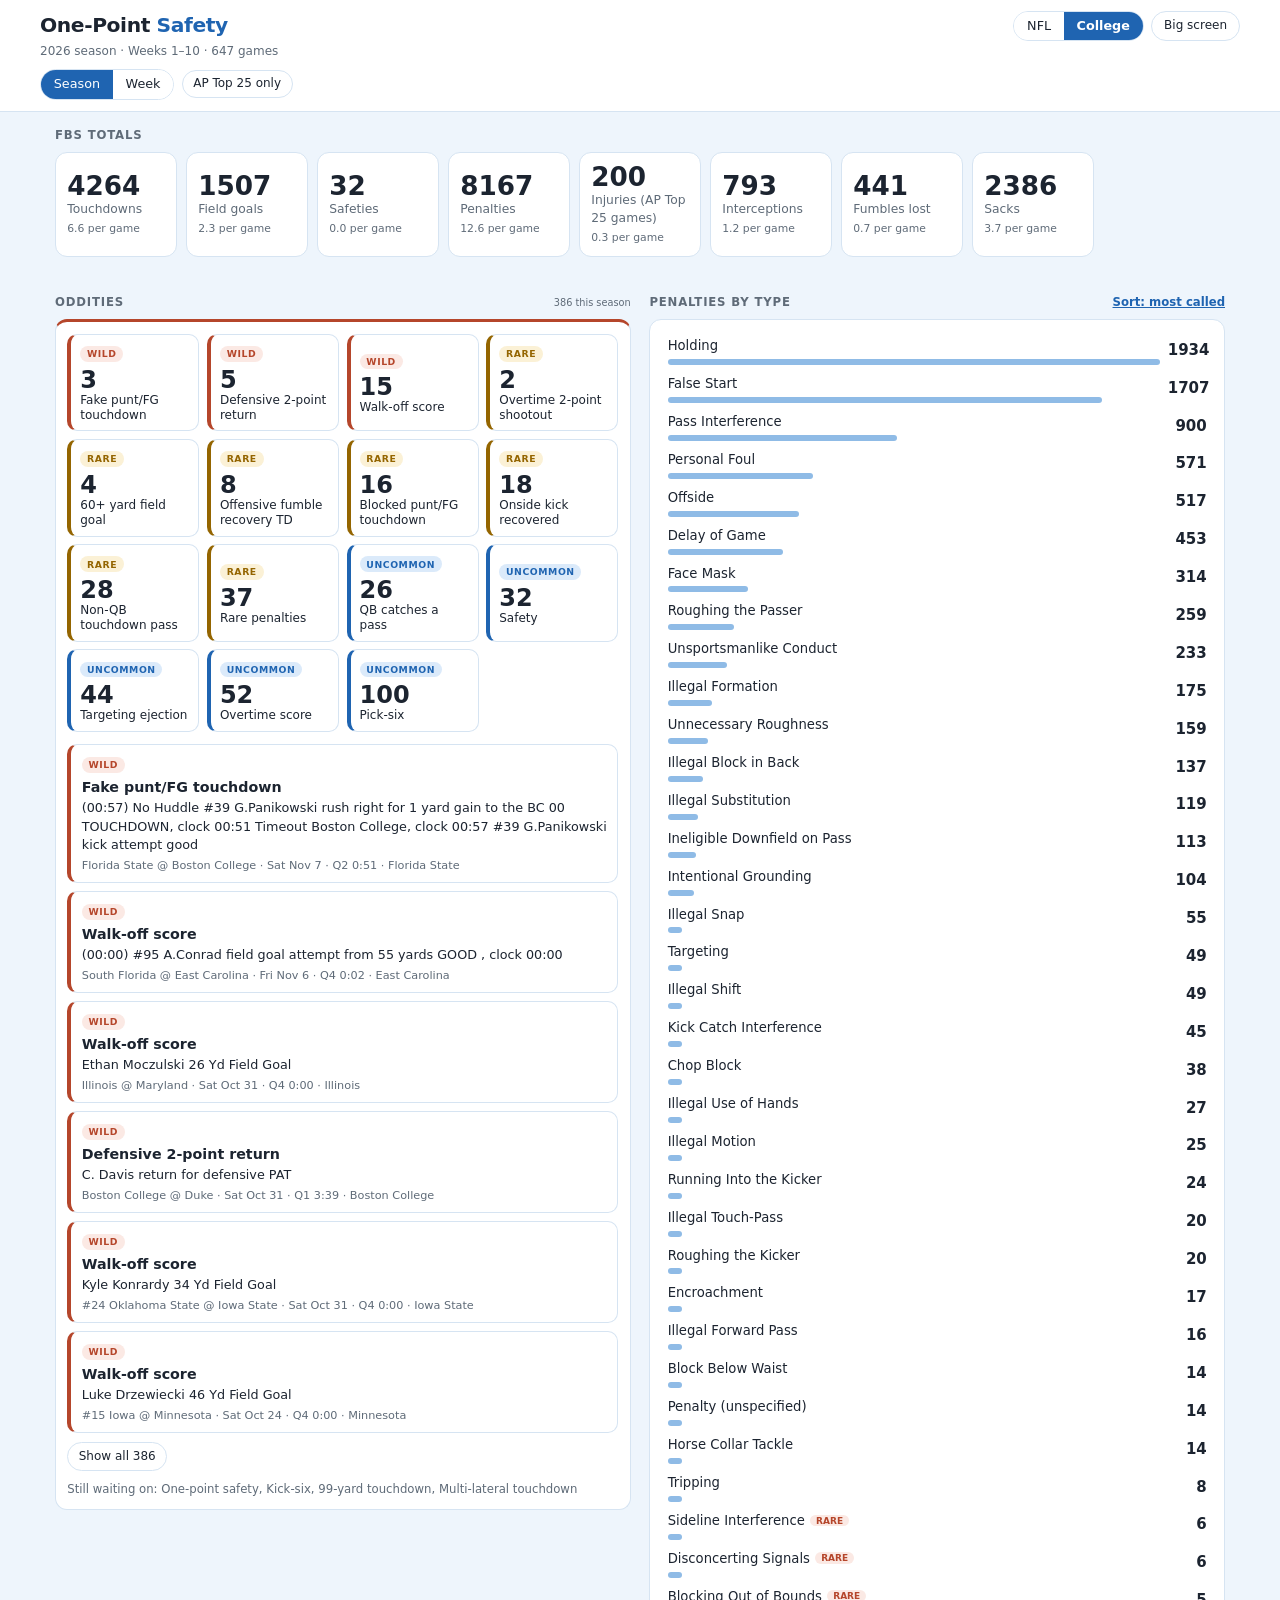
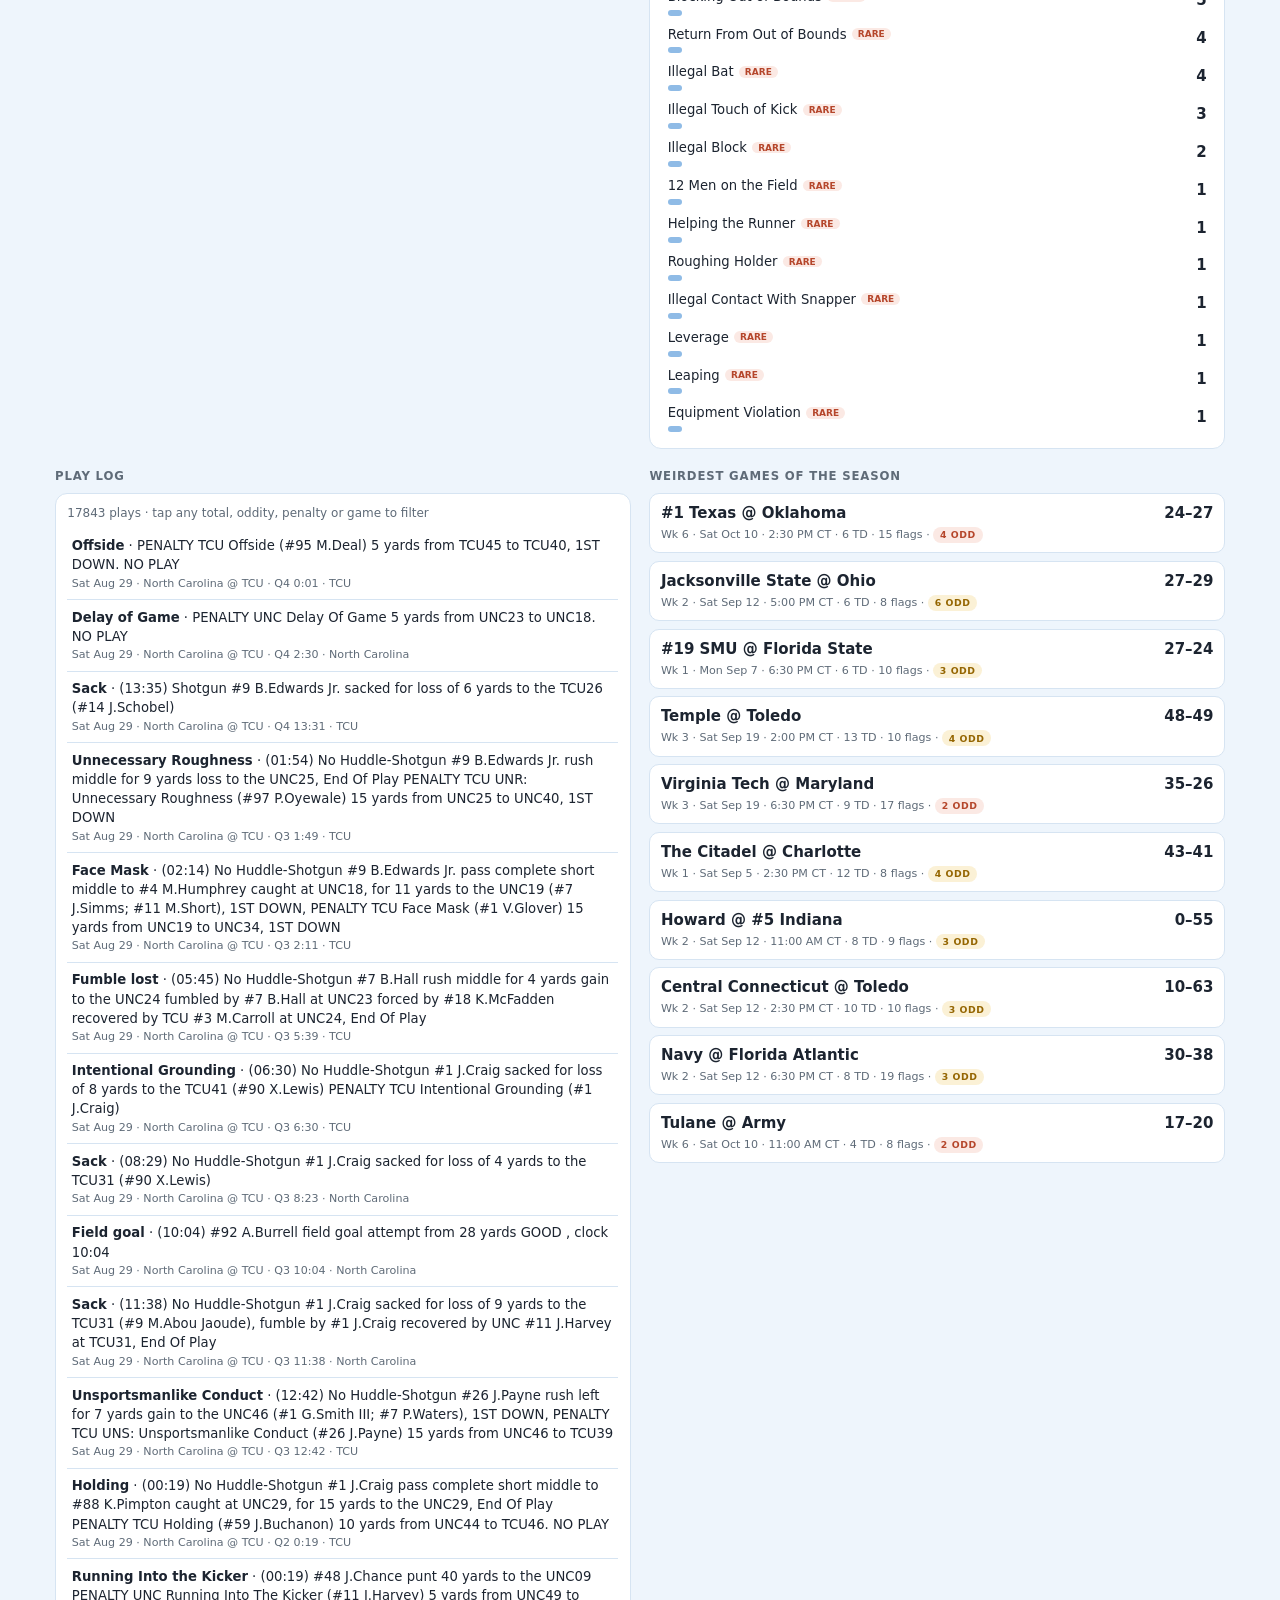
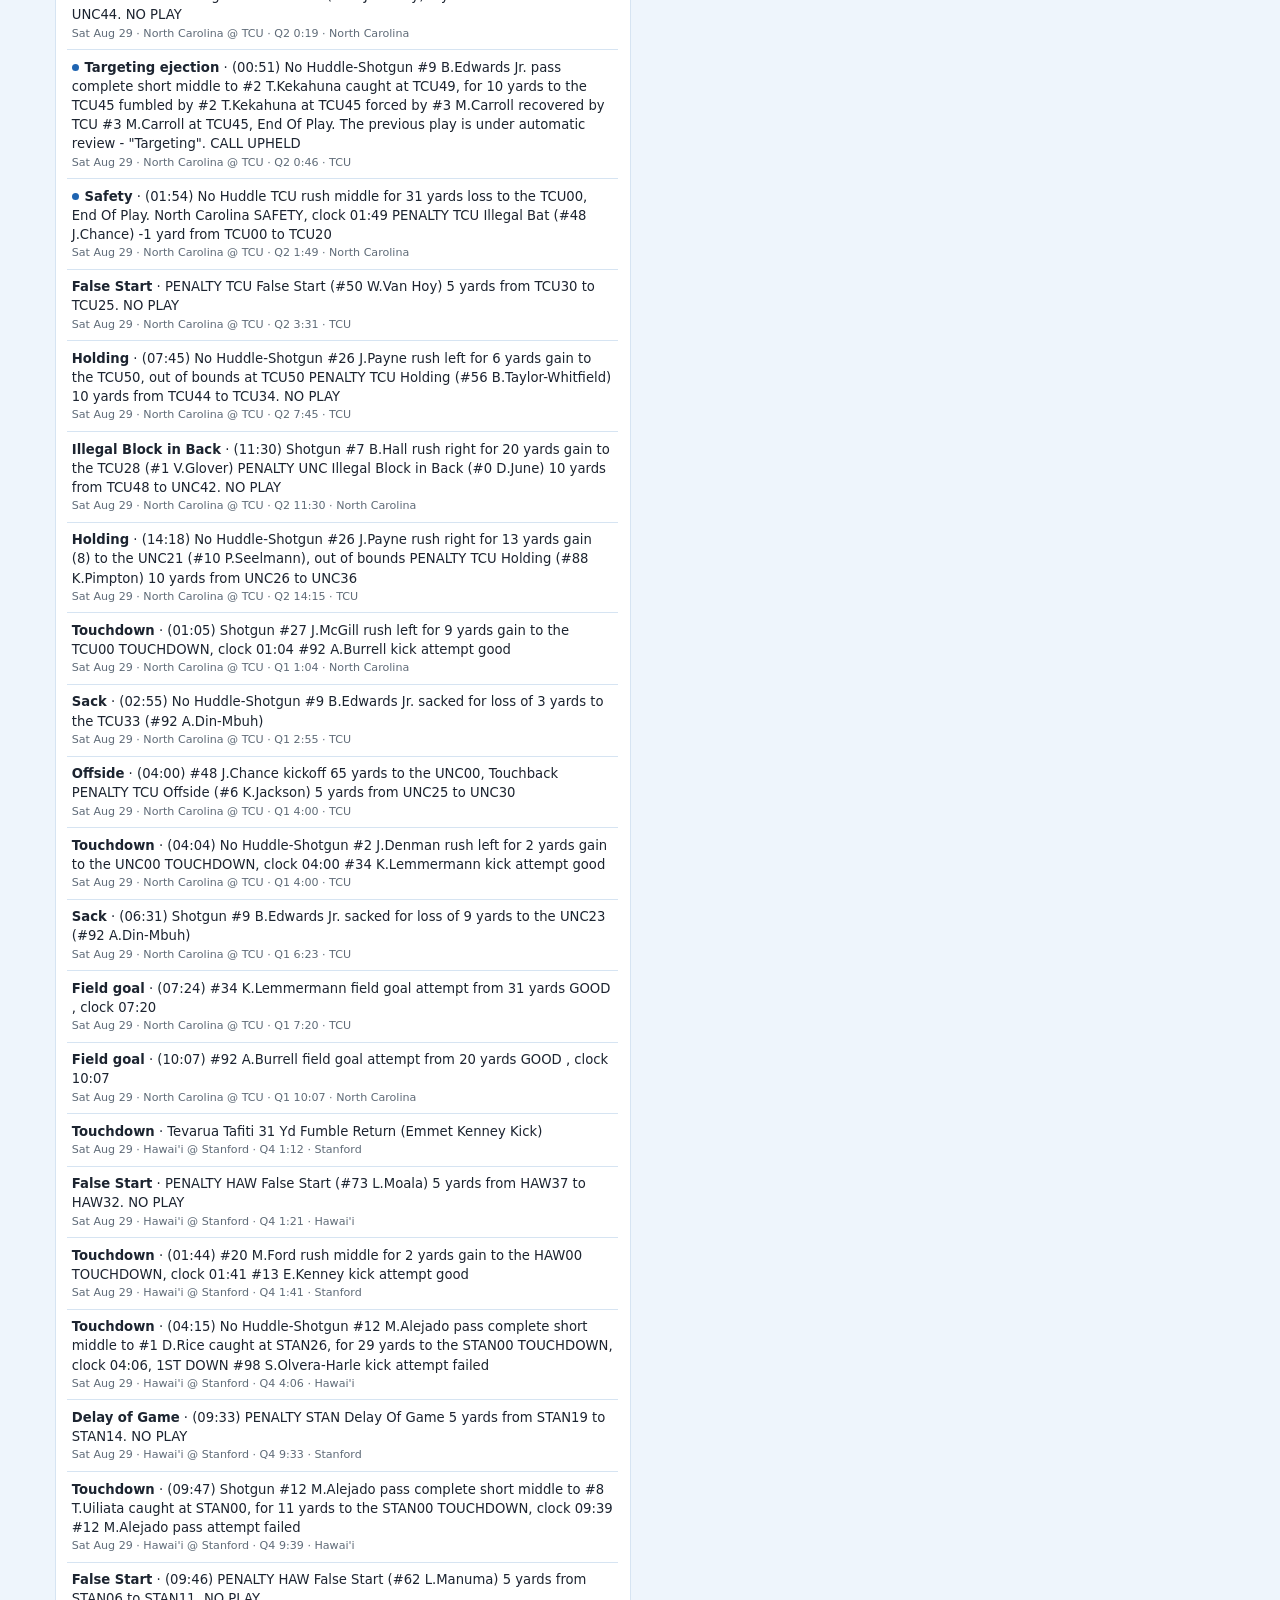
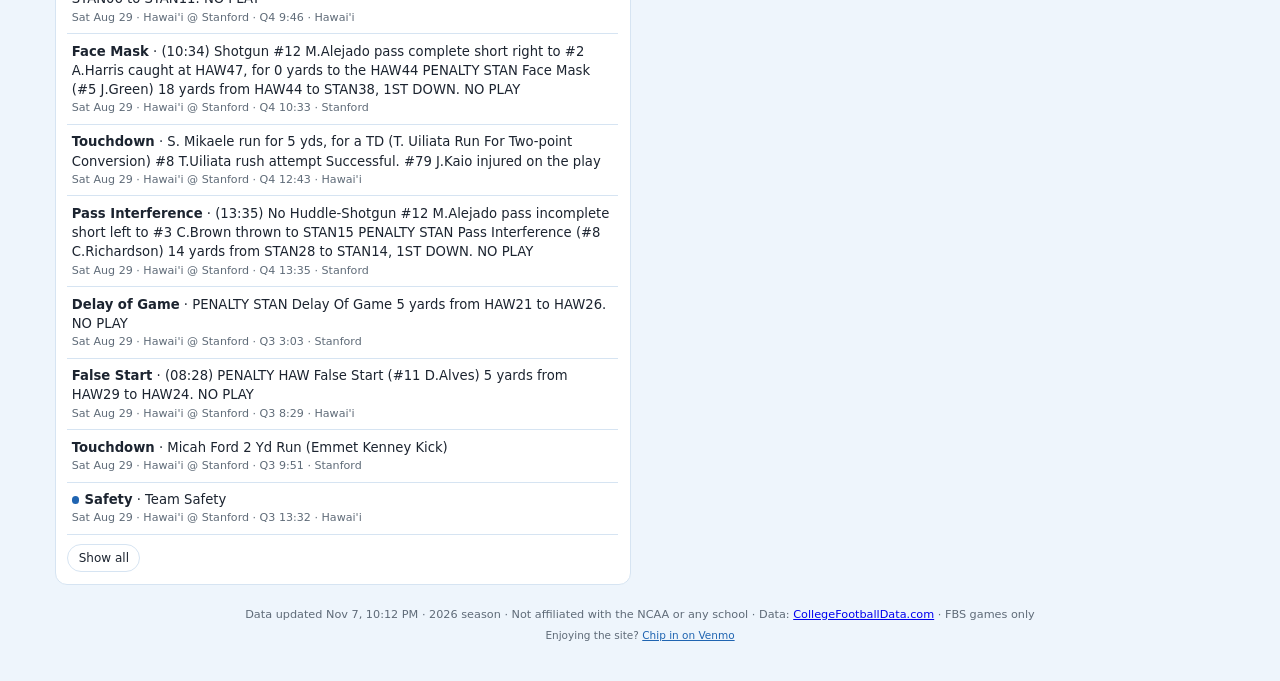
==== college.html @ 4862d093 "Add college football (NCAA FBS) as a second league - scripts/build_ncaa_data.py + scripts/ncaa_oddit" ====
<!doctype html>
<html lang="en">
<head>
<meta charset="utf-8">
<meta name="viewport" content="width=device-width, initial-scale=1, viewport-fit=cover">
<!-- seo:start -->
<title>One-Point Safety | Tracking College Football&#x27;s Rarest Plays</title>
<meta name="description" content="Tracking college football&#x27;s rarest plays across every FBS game: one-point safeties, targeting ejections, overtime shootouts and rare penalties, updated daily.">
<link rel="canonical" href="https://one-pointsafety.com/college.html">
<meta property="og:site_name" content="One-Point Safety">
<meta property="og:type" content="website">
<meta property="og:title" content="One-Point Safety | Tracking College Football&#x27;s Rarest Plays">
<meta property="og:description" content="Tracking college football&#x27;s rarest plays across every FBS game: one-point safeties, targeting ejections, overtime shootouts and rare penalties, updated daily.">
<meta property="og:url" content="https://one-pointsafety.com/college.html">
<meta property="og:image" content="https://one-pointsafety.com/og-image.png">
<meta property="og:image:width" content="1200">
<meta property="og:image:height" content="630">
<meta property="og:image:alt" content="One-Point Safety — tracking the NFL&#x27;s rarest plays">
<meta property="og:locale" content="en_US">
<meta name="twitter:card" content="summary_large_image">
<meta name="twitter:title" content="One-Point Safety | Tracking College Football&#x27;s Rarest Plays">
<meta name="twitter:description" content="Tracking college football&#x27;s rarest plays across every FBS game: one-point safeties, targeting ejections, overtime shootouts and rare penalties, updated daily.">
<meta name="twitter:image" content="https://one-pointsafety.com/og-image.png">
<meta name="twitter:image:alt" content="One-Point Safety — tracking the NFL&#x27;s rarest plays">
<!-- seo:end -->
<link rel="stylesheet" href="styles.css">
</head>
<body data-league="ncaa">
<header>
  <div class="hrow">
    <h1>One-Point <span>Safety</span></h1>
    <nav class="hnav">
      <div class="seg league" role="group" aria-label="League"><a href="./" data-league-link="nfl">NFL</a><a href="college.html" class="on" aria-current="page" data-league-link="ncaa">College</a></div>
      <button class="tvbtn" id="tvBtn">Big screen</button>
    </nav>
  </div>
  <div class="hwrap">
    <div class="sub" id="subline"></div>
    <div class="controls">
      <div class="seg" id="scope"></div>
      <div class="wk" id="wknav"><button data-wk="-1" id="wkPrev" aria-label="Previous week">‹</button><span id="wkLabel"></span><button data-wk="1" id="wkNext" aria-label="Next week">›</button></div>
      <div class="days" id="days"></div>
      <button class="chip" id="apOnly" aria-pressed="false" title="Only games involving a team ranked in that week's AP Top 25">AP Top 25 only</button>
      <button class="chip resetbtn" id="resetAll" hidden>&times; Reset filters</button>
    </div>
  </div>
</header>

<main class="layout" id="layout" hidden>
  <section class="a-odd">
    <h2>Oddities <small id="oddCount"></small></h2>
    <div class="panel">
      <div id="featured"></div>
      <div class="board" id="board"></div>
      <div class="feed" id="feed"></div>
      <button class="chip more" id="moreFeed" hidden></button>
      <div class="waiting" id="waiting"></div>
    </div>
  </section>

  <section class="a-tot">
    <h2>FBS totals</h2>
    <div class="cards" id="cards"></div>
  </section>

  <section class="a-pen">
    <h2>Penalties by type <button class="linkbtn" id="penSort"></button></h2>
    <div class="panel" id="penalties"></div>
  </section>

  <section class="a-log" id="logSec">
    <h2>Play log</h2>
    <div class="panel">
      <div class="filterbar" id="filterbar"></div>
      <div id="log"></div>
      <button class="chip more" id="moreLog" hidden>Show all</button>
    </div>
  </section>

  <section class="a-games">
    <h2 id="gamesTitle">Games</h2>
    <div class="scroll"><div class="games" id="games"></div></div>
  </section>
</main>

<div class="loading" id="loading">Loading season data&hellip;</div>
<div class="offseason" id="offseason" hidden>
  <h2>No games yet this season</h2>
  <p>Check back once the season kicks off. In the meantime, here's last season's data.</p>
</div>

<footer>
  <span id="updated"></span> &middot; Not affiliated with the NCAA or any school &middot; Data: <a href="https://collegefootballdata.com" target="_blank" rel="noopener">CollegeFootballData.com</a> &middot; FBS games only
  <div class="donate">Enjoying the site? <a href="https://venmo.com/u/George-Tharp" target="_blank" rel="noopener">Chip in on Venmo</a></div>
</footer>

<div class="scrim" id="scrim"></div>
<div class="sheet" id="sheet" role="dialog" aria-modal="true" aria-label="Play details"></div>

<script src="app.js"></script>
<!-- Cloudflare Web Analytics -->
<script type="module" src="https://static.cloudflareinsights.com/beacon.min.js" data-cf-beacon='{"token": "d3902bc33d3544aab51f12727f5c7ce0"}'></script>
<!-- End Cloudflare Web Analytics -->
</body>
</html>
---- styles.css ----
:root{
  --bg:#f6f7f5; --card:#ffffff; --ink:#1c2420; --muted:#66706b; --line:#e2e6e3;
  --accent:#1f6f43; --accent-soft:#e3f1e8; --warn:#b5462b; --warn-soft:#fbe9e4;
  --gold:#946500; --gold-soft:#fbf1d6; --bar:#9fc7ae; --scrim:rgba(0,0,0,.35);
  --blue:#1d5fa8; --blue-soft:#e3ecf8; --purple:#7a3fa0; --purple-soft:#f0e5f7;
}
@media (prefers-color-scheme: dark){
  :root{--bg:#121614; --card:#1b201d; --ink:#e7ece9; --muted:#9aa49f; --line:#2c332f;
    --accent:#5cc58a; --accent-soft:#1f3328; --warn:#f08a6c; --warn-soft:#3a231d;
    --gold:#e9b949; --gold-soft:#352b14; --bar:#2f6a49; --scrim:rgba(0,0,0,.6);
    --blue:#7fb2e8; --blue-soft:#1c2c3d; --purple:#d2a3ec; --purple-soft:#2c2240;}
}
/* College football page: <body data-league="ncaa">. Light blue for
   backgrounds/soft fills; --accent-strong is a mid blue that white text
   passes WCAG AA on (5.97:1 light, 5.65:1 dark) for selected buttons and
   chips. --accent stays the text/border blue (5.97:1 on white, 7.69:1 on
   the dark card). Pages without data-league keep the green NFL theme;
   rules use var(--accent-strong, var(--accent)) so nothing changes there. */
body[data-league="ncaa"]{
  --bg:#eef5fc; --ink:#1c2430; --muted:#5f6b78; --line:#d6e4f2;
  --accent:#1f64b1; --accent-strong:#1f64b1; --accent-soft:#dbeafa; --bar:#8fbbe6;
}
@media (prefers-color-scheme: dark){
  body[data-league="ncaa"]{
    --bg:#0e151d; --card:#152029; --ink:#e6edf4; --muted:#9aa7b4; --line:#243444;
    --accent:#7ab6ef; --accent-strong:#2768b3; --accent-soft:#183049; --bar:#2c5b8c;
  }
}
html{font-size:15px}
*{box-sizing:border-box}
body{margin:0;background:var(--bg);color:var(--ink);font:1rem/1.45 system-ui,-apple-system,"Segoe UI",Roboto,sans-serif;-webkit-text-size-adjust:100%}
button{font:inherit;color:inherit}

/* ---------- Header / controls ---------- */
header{position:sticky;top:0;z-index:5;background:var(--card);border-bottom:1px solid var(--line);padding:.7rem 1rem .75rem}
.hrow{display:flex;align-items:center;justify-content:space-between;gap:.75rem;max-width:1200px;margin:0 auto}
.hwrap{max-width:1200px;margin:0 auto}
h1{margin:0;font-size:1.35rem;letter-spacing:-.02em}
h1 span{color:var(--accent)}
.badge{display:inline-block;font-size:.68rem;font-weight:700;padding:.1rem .5rem;border-radius:99px;background:var(--warn-soft);color:var(--warn);margin-left:.4rem;vertical-align:middle}
.sub{color:var(--muted);font-size:.8rem;margin-top:.1rem}
.controls{display:flex;gap:.5rem;flex-wrap:wrap;align-items:center;margin-top:.55rem}
.seg{display:inline-flex;border:1px solid var(--line);border-radius:99px;overflow:hidden}
.seg button{border:0;background:var(--card);padding:.35rem .85rem;font-size:.85rem;cursor:pointer}
.seg button.on{background:var(--accent-strong,var(--accent));color:#fff}
.seg a{background:var(--card);padding:.35rem .85rem;font-size:.85rem;text-decoration:none;color:inherit;white-space:nowrap}
.seg a.on{background:var(--accent-strong,var(--accent));color:#fff;font-weight:600}
.league{flex:none}
.wk{display:inline-flex;align-items:center;gap:.3rem;font-size:.88rem;font-weight:700}
.wk button{border:1px solid var(--line);background:var(--card);border-radius:99px;width:1.9rem;height:1.9rem;cursor:pointer;line-height:1}
.wk button:disabled{opacity:.3;cursor:default}
.days{display:flex;gap:.4rem;flex-wrap:wrap}
.chip{border:1px solid var(--line);background:var(--card);padding:.3rem .7rem;border-radius:99px;font-size:.8rem;cursor:pointer}
.chip.on{background:var(--accent-strong,var(--accent));border-color:var(--accent-strong,var(--accent));color:#fff}
.resetbtn{background:var(--warn-soft);border-color:transparent;color:var(--warn);font-weight:600;margin-left:auto}
.hnav{display:flex;align-items:center;gap:.5rem}
.navlink{border:1px solid var(--line);background:var(--card);border-radius:99px;padding:.35rem .8rem;font-size:.8rem;white-space:nowrap;text-decoration:none;color:inherit}
.tvbtn{border:1px solid var(--line);background:var(--card);border-radius:99px;padding:.35rem .8rem;font-size:.8rem;cursor:pointer;white-space:nowrap}
@media (max-width:899px){.tvbtn{display:none}}
[hidden]{display:none!important}

/* ---------- Layout ---------- */
.layout{display:grid;gap:1.25rem;padding:1rem;max-width:1200px;margin:0 auto;
  grid-template-columns:minmax(0,1fr);grid-template-areas:"odd" "tot" "wx" "pen" "log" "games"}
.a-odd{grid-area:odd}.a-tot{grid-area:tot}.a-wx{grid-area:wx}.a-pen{grid-area:pen}.a-log{grid-area:log}.a-games{grid-area:games}
@media (min-width:1000px){
  .layout{grid-template-columns:minmax(0,1fr) minmax(0,1fr);grid-template-areas:"tot tot" "wx wx" "odd pen" "log games"}
}
section h2{font-size:.78rem;margin:0 0 .55rem;text-transform:uppercase;letter-spacing:.07em;color:var(--muted);
  display:flex;justify-content:space-between;align-items:center;gap:.5rem}
section h2 small{text-transform:none;letter-spacing:0;font-weight:500}
.panel{background:var(--card);border:1px solid var(--line);border-radius:12px;padding:.75rem}
.linkbtn{border:0;background:none;color:var(--accent);cursor:pointer;font-size:.78rem;text-decoration:underline;padding:0;text-transform:none;letter-spacing:0}

/* ---------- Tier pills ---------- */
.tier{display:inline-block;font-size:.62rem;font-weight:800;letter-spacing:.06em;text-transform:uppercase;padding:.08rem .45rem;border-radius:99px;background:var(--bg);color:var(--muted)}
.t3{background:var(--warn-soft);color:var(--warn)}
.t2{background:var(--gold-soft);color:var(--gold)}
.t1{background:var(--accent-soft);color:var(--accent)}
.k3{border-left-color:var(--warn)!important}.k2{border-left-color:var(--gold)!important}.k1{border-left-color:var(--accent)!important}

/* ---------- Oddities ---------- */
.a-odd .panel{border-top:3px solid var(--warn)}
.board{display:grid;grid-template-columns:repeat(auto-fill,minmax(8.5rem,1fr));gap:.5rem;margin-bottom:.8rem}
.tile{text-align:left;border:1px solid var(--line);border-left:4px solid var(--line);background:var(--card);border-radius:10px;padding:.5rem .6rem;cursor:pointer}
.tile:hover{background:var(--bg)}
.tile.on{outline:2px solid var(--accent);outline-offset:-1px}
.tile .n{font-size:1.6rem;font-weight:800;line-height:1.05;margin-top:.25rem}
.tile .l{font-size:.8rem;line-height:1.25}
.feed{display:grid;gap:.5rem}
.ocard{display:block;width:100%;text-align:left;border:1px solid var(--line);border-left:4px solid var(--line);background:var(--card);border-radius:10px;padding:.55rem .7rem;cursor:pointer}
.ocard:hover{background:var(--bg)}
.ocard .tt{font-weight:700;font-size:.95rem;margin-top:.15rem}
.ocard .d{font-size:.85rem;margin-top:.1rem}
.ocard .m{font-size:.75rem;color:var(--muted);margin-top:.2rem}
.waiting{font-size:.78rem;color:var(--muted);margin-top:.7rem}
.empty{font-size:.85rem;color:var(--muted);padding:.4rem 0}
#featured{display:none}

/* ---------- Totals ---------- */
.cards{display:grid;grid-template-columns:repeat(auto-fill,minmax(7.5rem,1fr));gap:.6rem}
.card{background:var(--card);border:1px solid var(--line);border-radius:12px;padding:.65rem .75rem;cursor:pointer;text-align:left}
.card:hover{border-color:var(--accent)}
.card.on{outline:2px solid var(--accent);outline-offset:-1px}
.card .n{font-size:1.75rem;font-weight:700;line-height:1.1}
.card .l{font-size:.82rem;color:var(--muted)}
.card .a{font-size:.72rem;color:var(--muted);margin-top:.2rem}

/* ---------- Penalties ---------- */
.pen{display:grid;grid-template-columns:1fr 2.6rem;gap:.5rem;align-items:center;padding:.3rem .4rem;border-radius:8px;cursor:pointer}
.pen:hover,.pen.on{background:var(--accent-soft)}
.pen .name{font-size:.88rem}
.pen .bar{height:.4rem;border-radius:3px;background:var(--bar);margin-top:.25rem}
.pen .ct{text-align:right;font-weight:600;font-variant-numeric:tabular-nums}
.rare{font-size:.6rem;font-weight:800;color:var(--warn);background:var(--warn-soft);padding:.05rem .4rem;border-radius:99px;margin-left:.35rem;vertical-align:middle}

/* ---------- Play log ---------- */
.filterbar{display:flex;gap:.4rem;align-items:center;flex-wrap:wrap;margin-bottom:.4rem;font-size:.8rem;color:var(--muted)}
.filterbar .tag{background:var(--accent-soft);color:var(--accent);padding:.15rem .6rem;border-radius:99px;font-weight:600}
.row{display:block;width:100%;text-align:left;background:none;border:0;border-bottom:1px solid var(--line);padding:.5rem .3rem;cursor:pointer}
.row:hover{background:var(--accent-soft)}
.row .a{font-size:.88rem}
.row .b{font-size:.74rem;color:var(--muted);margin-top:.08rem}
.dot{display:inline-block;width:.5rem;height:.5rem;border-radius:50%;margin-right:.35rem;vertical-align:middle}
.dot.k3{background:var(--warn)}.dot.k2{background:var(--gold)}.dot.k1{background:var(--accent)}
.more{margin-top:.6rem}

/* ---------- Games ---------- */
.games{display:grid;gap:.5rem}
.game{display:grid;grid-template-columns:1fr auto;gap:.15rem .6rem;padding:.6rem .7rem;border:1px solid var(--line);border-radius:10px;cursor:pointer;background:var(--card);text-align:left}
.game:hover{border-color:var(--accent)}
.game.on{outline:2px solid var(--accent);outline-offset:-1px}
.game .teams{font-weight:600}
.game .score{font-weight:700;font-variant-numeric:tabular-nums}
.game .meta{font-size:.74rem;color:var(--muted);grid-column:1/-1}

/* ---------- Detail sheet ---------- */
.scrim{position:fixed;inset:0;background:var(--scrim);opacity:0;pointer-events:none;transition:opacity .2s;z-index:20}
.scrim.open{opacity:1;pointer-events:auto}
.sheet{position:fixed;left:0;right:0;bottom:0;z-index:21;background:var(--card);border-radius:16px 16px 0 0;
  max-height:85vh;overflow:auto;padding:1.1rem 1rem calc(1.4rem + env(safe-area-inset-bottom));
  transform:translateY(105%);transition:transform .25s;box-shadow:0 -6px 30px rgba(0,0,0,.15)}
.sheet.open{transform:none}
@media (min-width:760px){
  .sheet{left:50%;right:auto;bottom:auto;top:50%;width:34rem;border-radius:16px;
    transform:translate(-50%,-46%);opacity:0;pointer-events:none;transition:opacity .2s,transform .2s}
  .sheet.open{transform:translate(-50%,-50%);opacity:1;pointer-events:auto}
}
.sheet h3{margin:.45rem 2rem .2rem 0;font-size:1.3rem;line-height:1.2}
.sheet .d{font-size:.95rem}
.kv{display:grid;grid-template-columns:auto 1fr;gap:.3rem .9rem;font-size:.86rem;margin:.8rem 0}
.kv dt{color:var(--muted)}.kv dd{margin:0}
.why{background:var(--bg);border-radius:10px;padding:.7rem .8rem;font-size:.86rem}
.actions{display:flex;gap:.5rem;flex-wrap:wrap;margin-top:.9rem}
.btn{display:inline-block;border:1px solid var(--line);background:var(--card);padding:.45rem .9rem;border-radius:99px;font-size:.84rem;cursor:pointer;text-decoration:none;color:var(--ink)}
.btn.pri{background:var(--accent-strong,var(--accent));border-color:var(--accent-strong,var(--accent));color:#fff}
.x{position:absolute;top:.5rem;right:.6rem;border:0;background:none;font-size:1.6rem;line-height:1;cursor:pointer;color:var(--muted);padding:.3rem}
.note{font-size:.72rem;color:var(--muted);margin-top:.7rem}

footer{color:var(--muted);font-size:.75rem;padding:.5rem 1rem 2.5rem;text-align:center}
footer .donate{margin-top:.3rem;font-size:.7rem}
footer .donate a{color:var(--accent)}

/* ---------- Big-screen (TV / 4K) mode ---------- */
html.tvroot{font-size:clamp(14px,.78vw,30px)}
body.tv{height:100vh;overflow:hidden;display:flex;flex-direction:column}
body.tv header{position:static}
body.tv .hrow,body.tv .hwrap{max-width:none}
body.tv .layout{max-width:none;width:100%;flex:1;min-height:0;padding:1rem 1.25rem;
  grid-template-columns:1.25fr 1fr 1.15fr 1fr;grid-template-rows:auto minmax(0,1fr);
  grid-template-areas:"tot tot tot tot" "odd pen log games"}
body.tv section{min-height:0;display:flex;flex-direction:column}
body.tv section>.panel,body.tv section>.scroll{flex:1;min-height:0;overflow:auto}
body.tv .cards{grid-template-columns:repeat(8,1fr)}
body.tv #featured{display:block;margin-bottom:.9rem}
body.tv footer{display:none}
body.tv .a-wx{display:none}
.big{border:1px solid var(--line);border-left:6px solid var(--line);border-radius:12px;padding:.9rem 1rem;background:var(--bg)}
.big .tt{font-size:1.45rem;font-weight:800;margin:.3rem 0 .2rem}
.big .d{font-size:1rem}
.big .m{font-size:.8rem;color:var(--muted);margin-top:.35rem}

/* ---------- History appendix page ---------- */
.histlayout{grid-template-columns:minmax(0,1fr)!important;grid-template-areas:"odd"!important;max-width:760px}
.yearpill{display:inline-block;font-size:.68rem;font-weight:800;padding:.08rem .5rem;border-radius:99px;background:var(--accent-soft);color:var(--accent)}
.disputed{display:inline-block;font-size:.6rem;font-weight:800;text-transform:uppercase;letter-spacing:.05em;padding:.08rem .45rem;border-radius:99px;background:var(--warn-soft);color:var(--warn);margin-left:.3rem;vertical-align:middle}
.catpill{display:inline-block;font-size:.62rem;font-weight:700;padding:.06rem .45rem;border-radius:99px;margin-left:.3rem;vertical-align:middle}
.causepill{display:inline-block;font-size:.6rem;font-weight:700;padding:.06rem .45rem;border-radius:99px;margin-left:.3rem;vertical-align:middle;background:var(--bg);border:1px solid var(--line);color:var(--muted)}
.chip.cause-direct,.causepill.cause-direct{color:var(--warn)}
.chip.cause-indirect,.causepill.cause-indirect{color:var(--gold)}
.chip.cause-long_term,.causepill.cause-long_term{color:var(--purple)}
.chip.cause-direct.on{background:var(--warn);border-color:var(--warn);color:#fff}
.chip.cause-indirect.on{background:var(--gold);border-color:var(--gold);color:#fff}
.chip.cause-long_term.on{background:var(--purple);border-color:var(--purple);color:#fff}

/* Distinct color per history category -- used for the left border on both
   the timeline (mobile) and quilt (desktop) layouts, plus the .catpill. */
.cat-safety_crisis{border-left-color:var(--warn)!important}
.cat-equipment{border-left-color:var(--blue)!important}
.cat-outlawed_plays{border-left-color:var(--gold)!important}
.cat-rule_changing_injuries{border-left-color:var(--purple)!important}
.cat-firsts{border-left-color:var(--accent)!important}
.catpill.cat-safety_crisis{background:var(--warn-soft);color:var(--warn)}
.catpill.cat-equipment{background:var(--blue-soft);color:var(--blue)}
.catpill.cat-outlawed_plays{background:var(--gold-soft);color:var(--gold)}
.catpill.cat-rule_changing_injuries{background:var(--purple-soft);color:var(--purple)}
.catpill.cat-firsts{background:var(--accent-soft);color:var(--accent)}

/* ---------- Flying Wedge featured animation ---------- */
.featured{background:var(--card);border-bottom:1px solid var(--line);padding:1.1rem 1rem 1.3rem}
.featured-wrap{max-width:800px;margin:0 auto}
.featured h2{font-size:.78rem;margin:0 0 .5rem;text-transform:uppercase;letter-spacing:.07em;color:var(--muted)}
.featured-cap{font-size:.85rem;color:var(--muted);margin:0 0 .7rem;line-height:1.5}
#wedgeSvg{width:100%;height:auto;display:block;border-radius:10px}
.field{fill:var(--bg)}
.los{stroke:var(--line);stroke-width:2;stroke-dasharray:6 5}
.fieldlabel{font-size:11px;fill:var(--muted);font-family:inherit}
.wedge-x line{stroke:var(--warn);stroke-width:3;stroke-linecap:round}
.wedge-o{fill:var(--accent)}
.wedge-ball{fill:var(--gold);stroke:var(--card);stroke-width:2}
.featured-actions{display:flex;gap:.5rem;margin-top:.8rem;flex-wrap:wrap}

/* Quilt: a dense mosaic grid on large screens. Below the breakpoint the
   feed stays the plain single-column timeline list. */
@media (min-width:900px){
  .histlayout{max-width:1400px}
  .quilt{display:grid;grid-template-columns:repeat(auto-fill,minmax(200px,1fr));gap:.6rem}
  .quilt .ocard{padding:.55rem .65rem}
  .quilt .ocard .d{display:none}
  .quilt .ocard .m{font-size:.68rem;margin-top:.3rem}
}

/* ---------- Loading / empty states ---------- */
.loading,.offseason{padding:2.5rem 1rem;text-align:center;color:var(--muted)}
.offseason h2{font-size:1.1rem;color:var(--ink);text-transform:none;letter-spacing:0;justify-content:center}

@media print{
  :root,body[data-league="ncaa"]{--bg:#fff;--card:#fff;--ink:#000;--muted:#444;--line:#ccc}
  header{position:static}
  .controls,.tvbtn,.linkbtn,.more,.sheet,.scrim,#featured{display:none!important}
  .layout{grid-template-columns:1fr!important;grid-template-areas:"odd" "tot" "wx" "pen" "log" "games"!important}
  .card,.panel,.game,.ocard,.tile{break-inside:avoid}
}
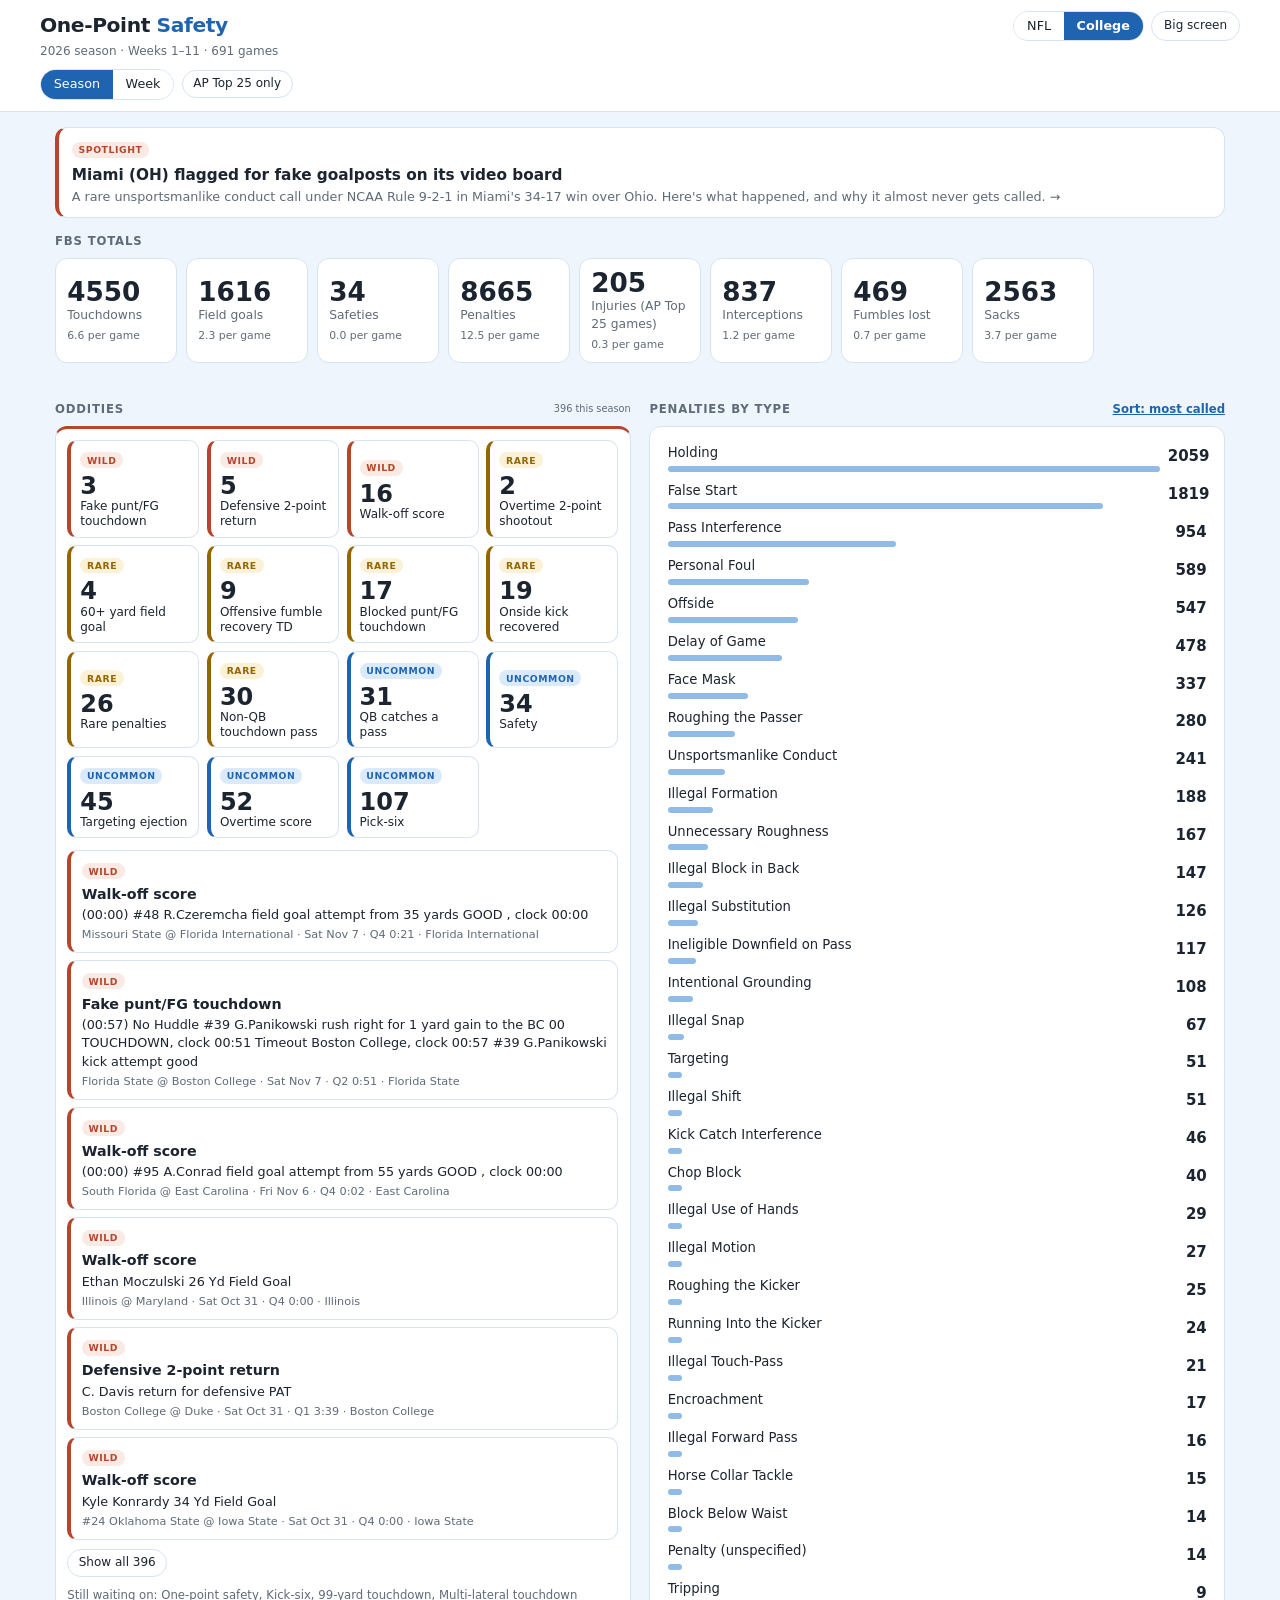
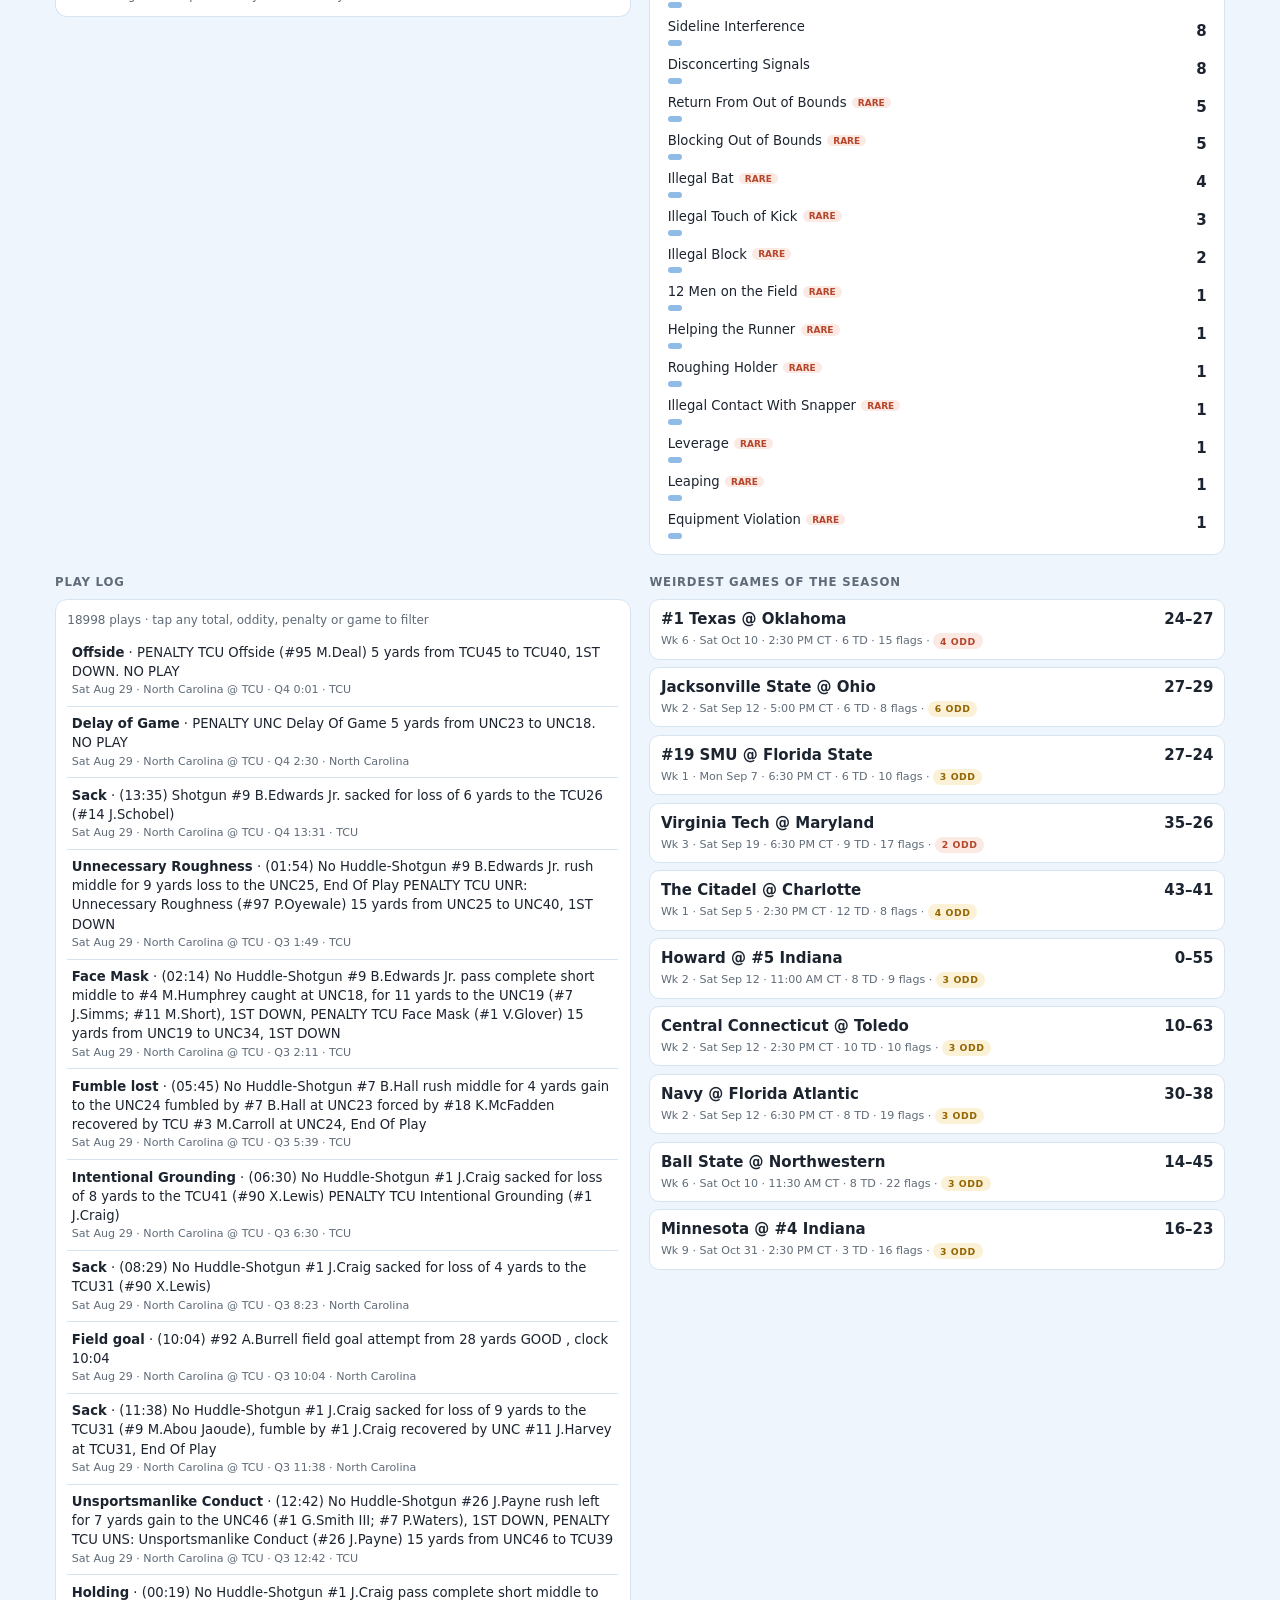
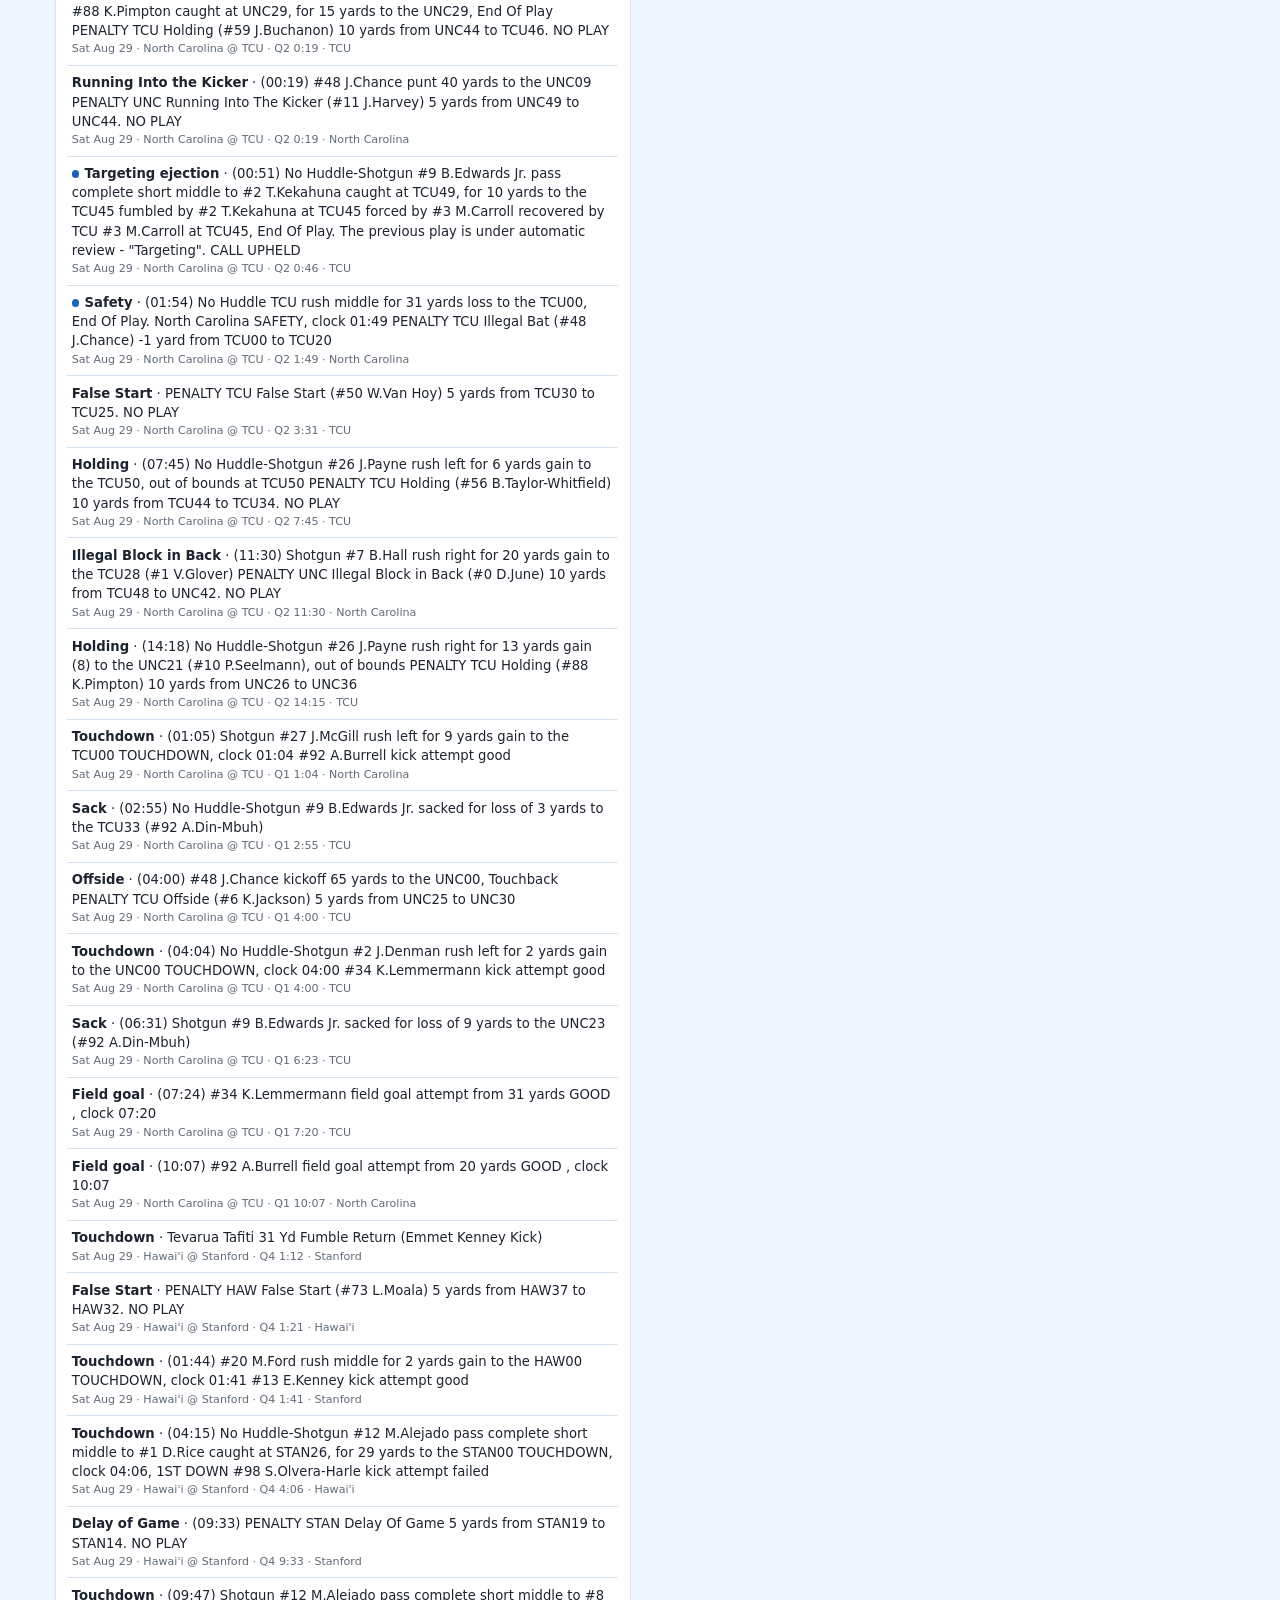
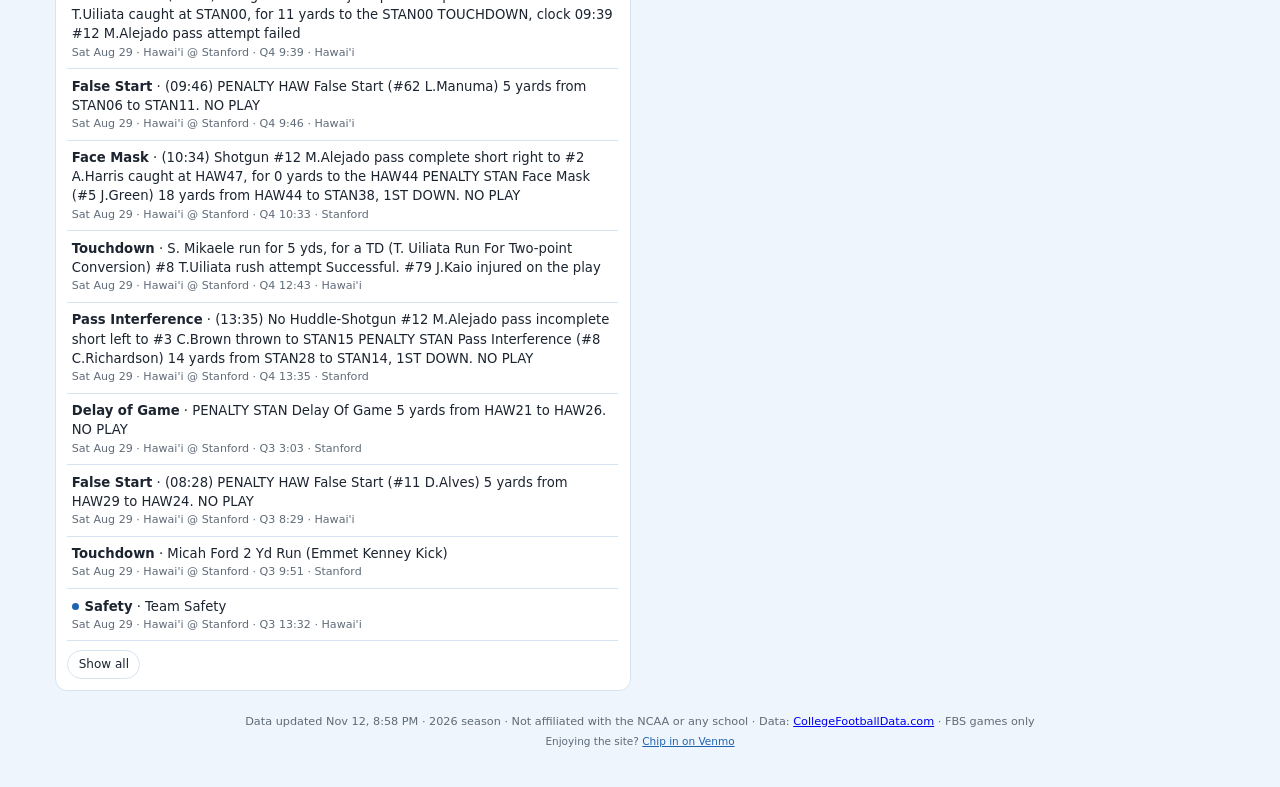
==== commit dec7823f: "Add Miami (OH) video board goalposts penalty story page and college spotlight New SEO-targeted story" ====
--- a/college.html
+++ b/college.html
@@ -45,6 +45,16 @@
     </div>
   </div>
 </header>
+
+<!-- Editorial spotlight: static HTML so search engines see it without
+     running app.js. Swap or remove when the story goes stale. -->
+<aside class="spotlight" aria-label="Spotlight">
+  <a href="miami-ohio-video-board-goalposts-penalty.html">
+    <span class="tier t3">Spotlight</span>
+    <strong>Miami (OH) flagged for fake goalposts on its video board</strong>
+    <span class="sp-d">A rare unsportsmanlike conduct call under NCAA Rule 9-2-1 in Miami's 34-17 win over Ohio. Here's what happened, and why it almost never gets called. &rarr;</span>
+  </a>
+</aside>
 
 <main class="layout" id="layout" hidden>
   <section class="a-odd">
--- a/styles.css
+++ b/styles.css
@@ -241,3 +241,37 @@
   .layout{grid-template-columns:1fr!important;grid-template-areas:"odd" "tot" "wx" "pen" "log" "games"!important}
   .card,.panel,.game,.ocard,.tile{break-inside:avoid}
 }
+
+/* ---------- Editorial spotlight banner (college.html) ---------- */
+.spotlight{max-width:1200px;margin:1rem auto 0;padding:0 1rem}
+.spotlight a{display:block;background:var(--card);border:1px solid var(--line);border-left:4px solid var(--warn);
+  border-radius:12px;padding:.7rem .85rem;text-decoration:none;color:var(--ink)}
+.spotlight a:hover{background:var(--accent-soft)}
+.spotlight strong{display:block;font-size:1.02rem;margin-top:.25rem}
+.spotlight .sp-d{display:block;font-size:.85rem;color:var(--muted);margin-top:.15rem}
+body.tv .spotlight{display:none}
+
+/* ---------- Story / article pages ---------- */
+.brand{margin:0;font-size:1.35rem;font-weight:700;letter-spacing:-.02em;text-decoration:none;color:var(--ink)}
+.brand span{color:var(--accent)}
+.article{max-width:760px;margin:0 auto;padding:1rem 1rem 2rem}
+.article .crumbs{font-size:.78rem;color:var(--muted);margin-bottom:.8rem}
+.article .crumbs a{color:var(--accent)}
+.article .kicker{font-size:.78rem;color:var(--muted);margin:0 0 .4rem}
+.article h1{font-size:clamp(1.5rem,4.5vw,2.1rem);line-height:1.15;letter-spacing:-.02em;margin:0 0 .4rem}
+.article .byline{font-size:.8rem;color:var(--muted);margin:0 0 1rem}
+.article .lede{font-size:1.1rem;line-height:1.5}
+.article h2{font-size:1.2rem;margin:1.8rem 0 .5rem;text-transform:none;letter-spacing:0;color:var(--ink)}
+.article p,.article li{line-height:1.6}
+.article a{color:var(--accent)}
+.article .btn.pri{color:#fff}
+.article .facts{background:var(--card);border:1px solid var(--line);border-left:4px solid var(--warn);border-radius:12px;padding:.2rem .9rem;margin:1.2rem 0}
+.article .pbp{margin:.8rem 0;background:var(--card);border:1px solid var(--line);border-radius:10px;padding:.75rem .9rem;
+  font:.85rem/1.5 ui-monospace,SFMono-Regular,Menlo,Consolas,monospace;overflow-wrap:anywhere}
+.article .odd-list{padding-left:1.2rem}
+.article .faq details{background:var(--card);border:1px solid var(--line);border-radius:10px;padding:.6rem .8rem;margin-bottom:.5rem}
+.article .faq summary{font-weight:600;cursor:pointer}
+.article .faq details p{margin:.5rem 0 0}
+.article .cta{background:var(--accent-soft);border-radius:12px;padding:1rem;margin:1.8rem 0;text-align:center}
+.article .cta p{margin:0 0 .7rem}
+.article .sources{font-size:.85rem;padding-left:1.2rem;overflow-wrap:anywhere}
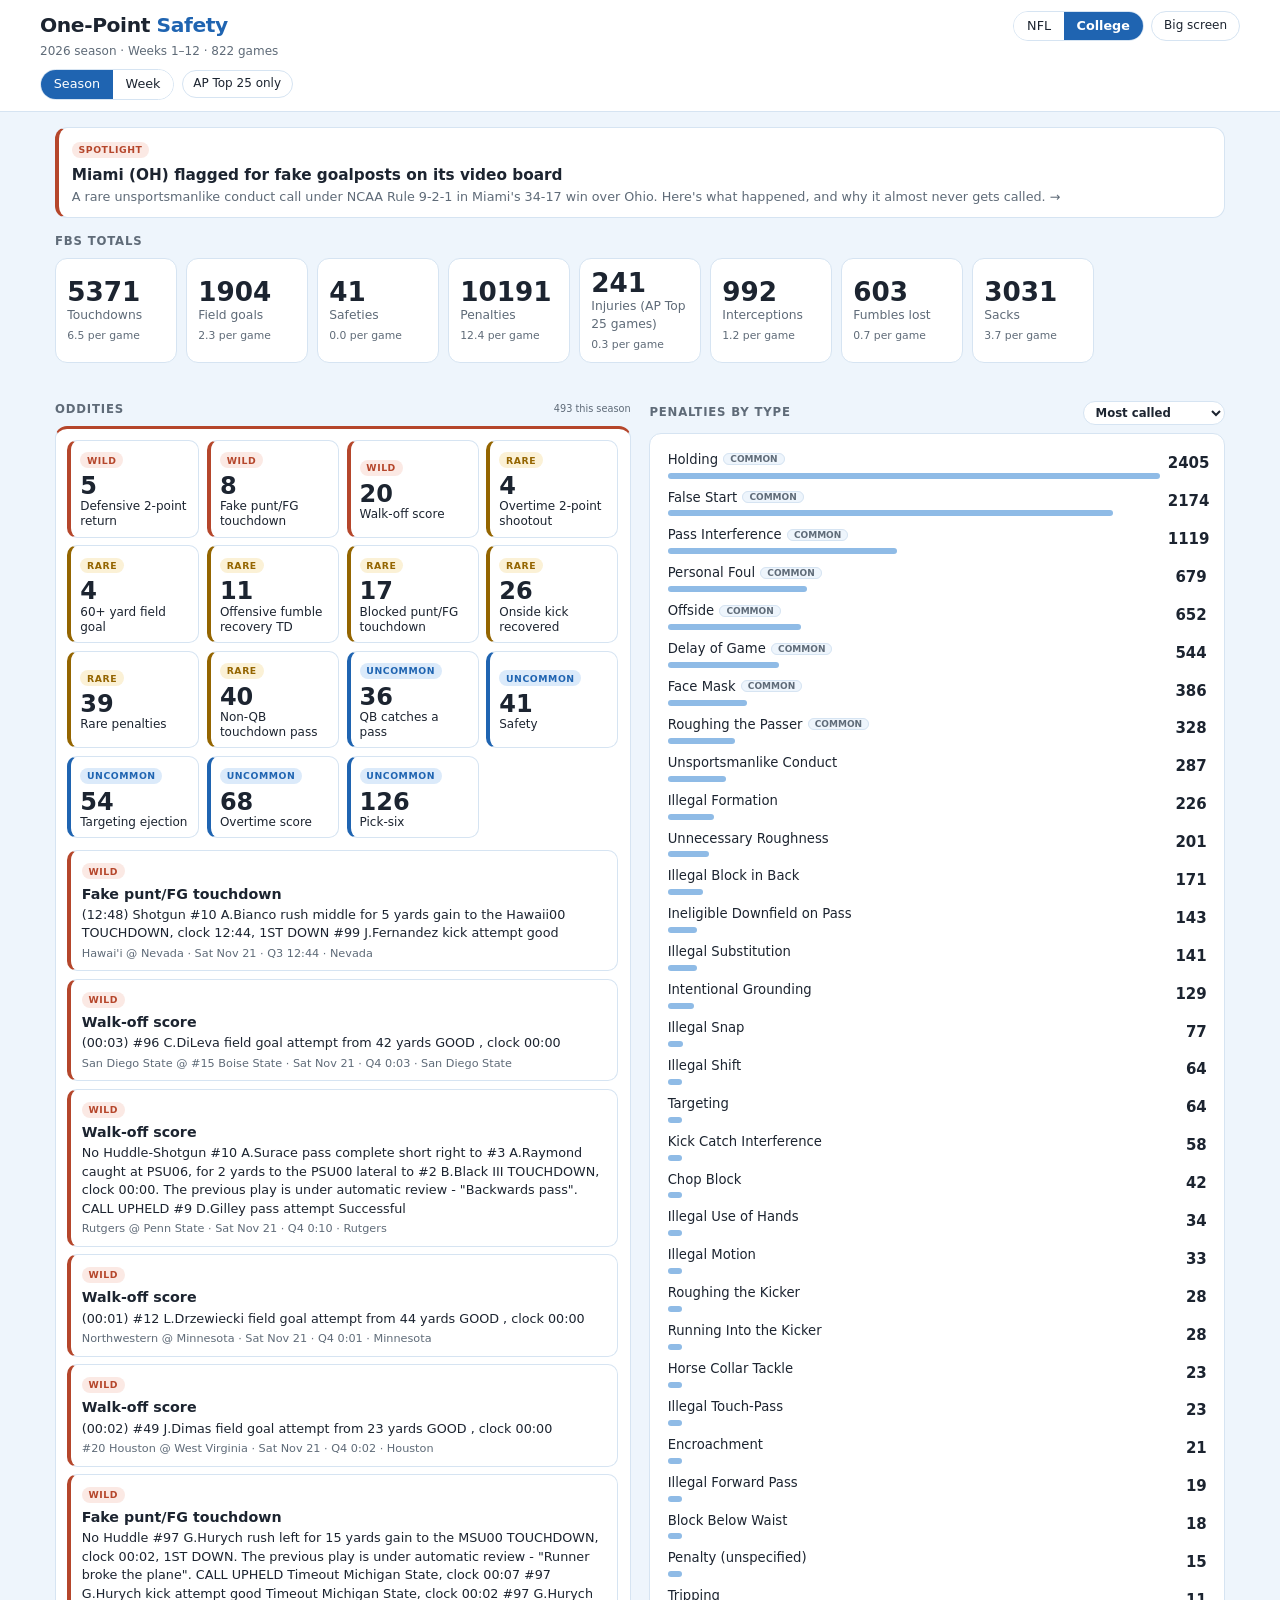
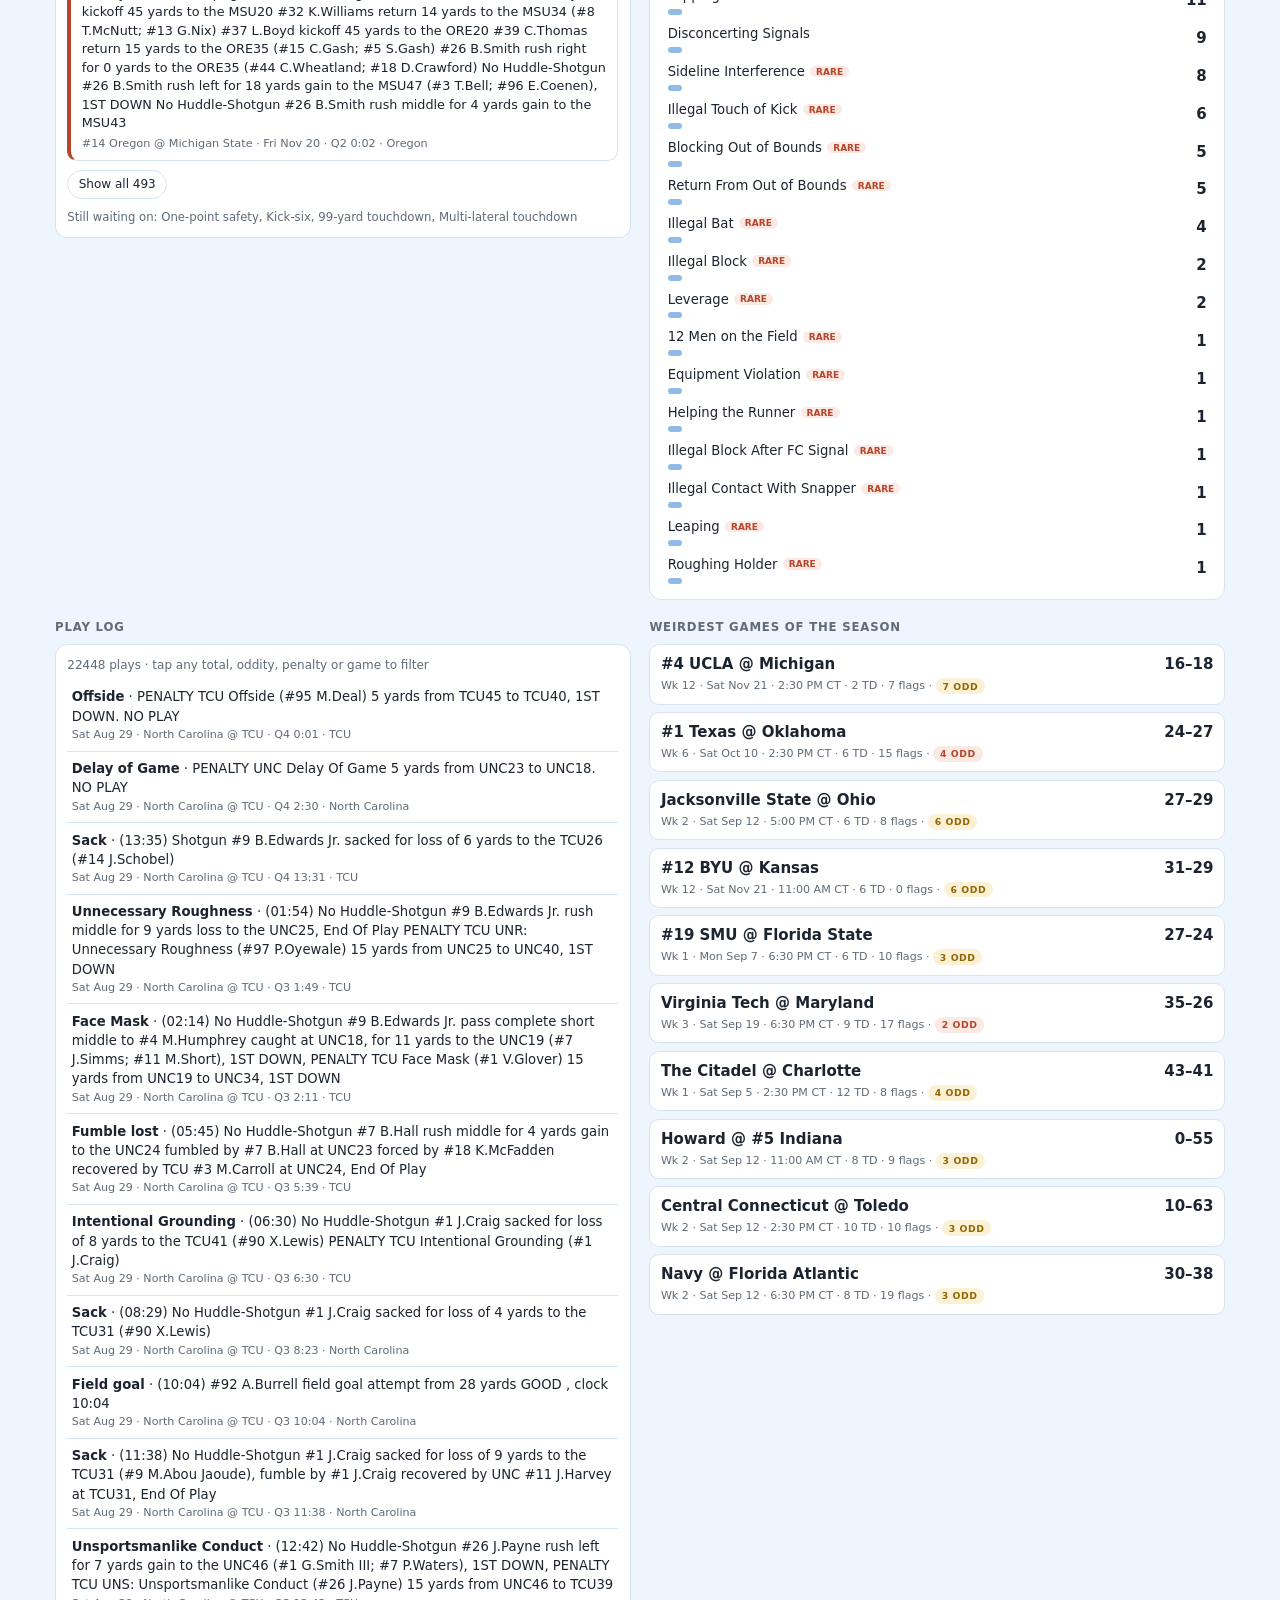
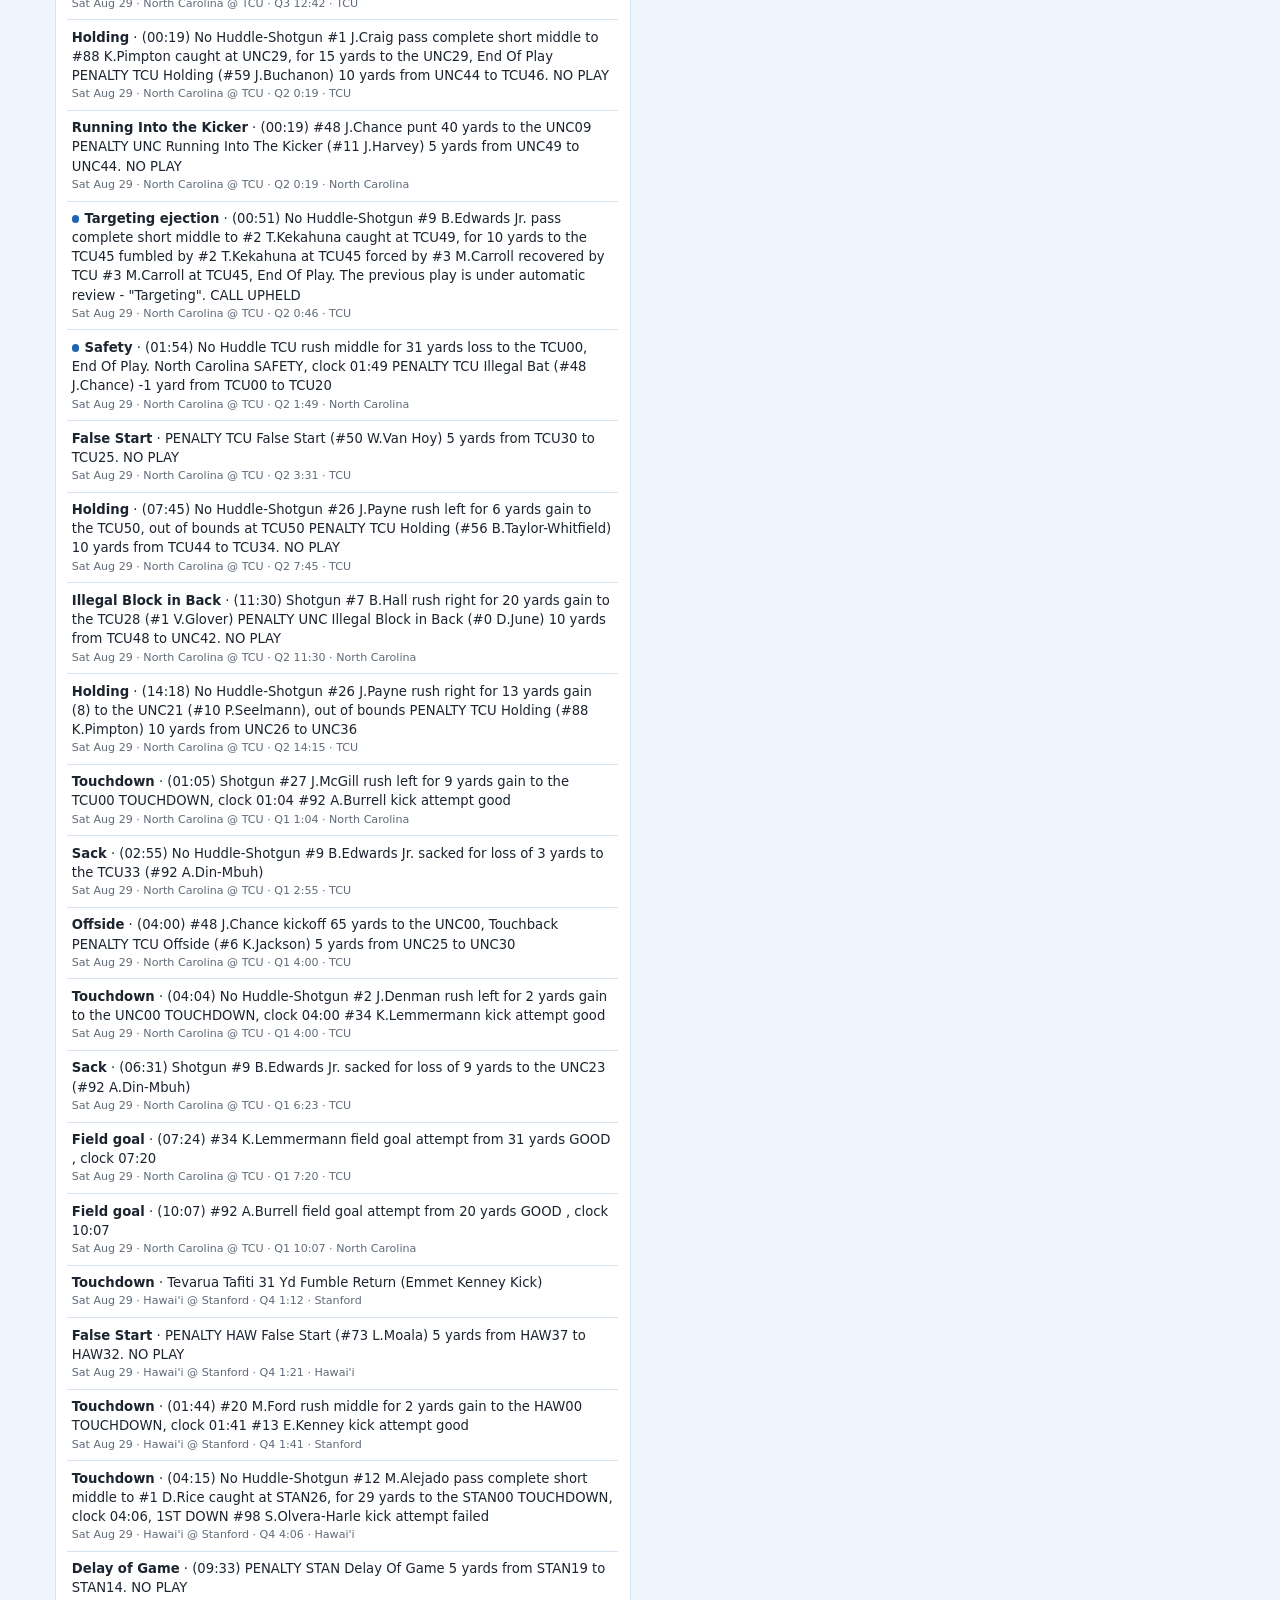
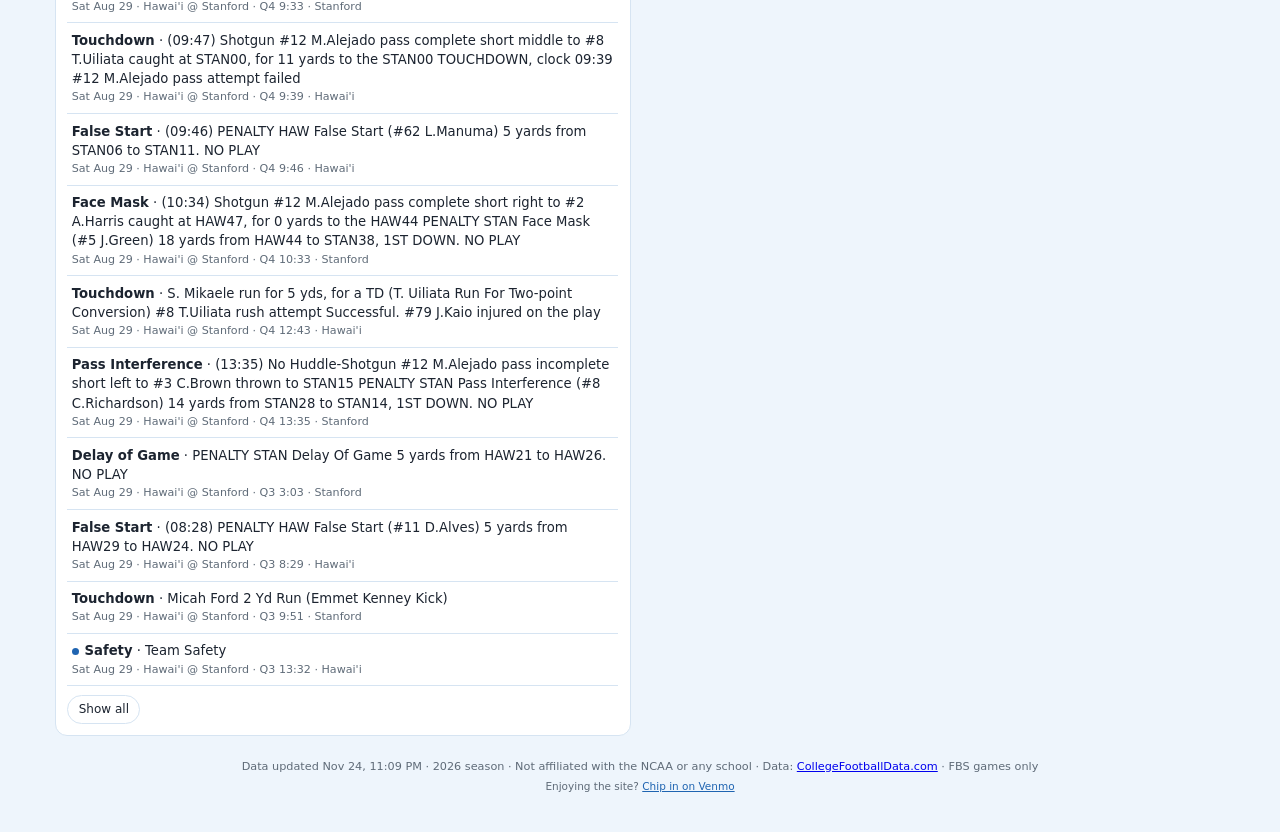
==== commit 3b5bd745: "Penalties panel: four sort orders and Rare/Common tags Sort by count (high/low) in the current scope" ====
--- a/college.html
+++ b/college.html
@@ -23,7 +23,7 @@
 <meta name="twitter:image" content="https://one-pointsafety.com/og-image.png">
 <meta name="twitter:image:alt" content="One-Point Safety — tracking the NFL&#x27;s rarest plays">
 <!-- seo:end -->
-<link rel="stylesheet" href="styles.css">
+<link rel="stylesheet" href="styles.css?v=e23f069f">
 </head>
 <body data-league="ncaa">
 <header>
@@ -74,7 +74,12 @@
   </section>
 
   <section class="a-pen">
-    <h2>Penalties by type <button class="linkbtn" id="penSort"></button></h2>
+    <h2>Penalties by type <label class="sortsel"><span class="sr">Sort penalties</span><select id="penSort" aria-label="Sort penalties">
+      <option value="count_desc">Most called</option>
+      <option value="count_asc">Fewest called</option>
+      <option value="common">Common &rarr; rare</option>
+      <option value="rare">Rare &rarr; common</option>
+    </select></label></h2>
     <div class="panel" id="penalties"></div>
   </section>
 
@@ -107,7 +112,7 @@
 <div class="scrim" id="scrim"></div>
 <div class="sheet" id="sheet" role="dialog" aria-modal="true" aria-label="Play details"></div>
 
-<script src="app.js"></script>
+<script src="app.js?v=c47eab2f"></script>
 <!-- Cloudflare Web Analytics -->
 <script type="module" src="https://static.cloudflareinsights.com/beacon.min.js" data-cf-beacon='{"token": "d3902bc33d3544aab51f12727f5c7ce0"}'></script>
 <!-- End Cloudflare Web Analytics -->
--- a/styles.css
+++ b/styles.css
@@ -113,6 +113,9 @@
 .pen .bar{height:.4rem;border-radius:3px;background:var(--bar);margin-top:.25rem}
 .pen .ct{text-align:right;font-weight:600;font-variant-numeric:tabular-nums}
 .rare{font-size:.6rem;font-weight:800;color:var(--warn);background:var(--warn-soft);padding:.05rem .4rem;border-radius:99px;margin-left:.35rem;vertical-align:middle}
+.common{font-size:.6rem;font-weight:800;color:var(--muted);background:var(--bg);border:1px solid var(--line);padding:0 .4rem;border-radius:99px;margin-left:.35rem;vertical-align:middle}
+.sortsel select{font:inherit;font-size:.78rem;text-transform:none;letter-spacing:0;color:var(--ink);background:var(--card);border:1px solid var(--line);border-radius:99px;padding:.2rem .5rem;cursor:pointer}
+.sr{position:absolute;width:1px;height:1px;overflow:hidden;clip:rect(0 0 0 0);white-space:nowrap}
 
 /* ---------- Play log ---------- */
 .filterbar{display:flex;gap:.4rem;align-items:center;flex-wrap:wrap;margin-bottom:.4rem;font-size:.8rem;color:var(--muted)}
@@ -237,7 +240,7 @@
 @media print{
   :root,body[data-league="ncaa"]{--bg:#fff;--card:#fff;--ink:#000;--muted:#444;--line:#ccc}
   header{position:static}
-  .controls,.tvbtn,.linkbtn,.more,.sheet,.scrim,#featured{display:none!important}
+  .controls,.tvbtn,.linkbtn,.sortsel,.more,.sheet,.scrim,#featured{display:none!important}
   .layout{grid-template-columns:1fr!important;grid-template-areas:"odd" "tot" "wx" "pen" "log" "games"!important}
   .card,.panel,.game,.ocard,.tile{break-inside:avoid}
 }
